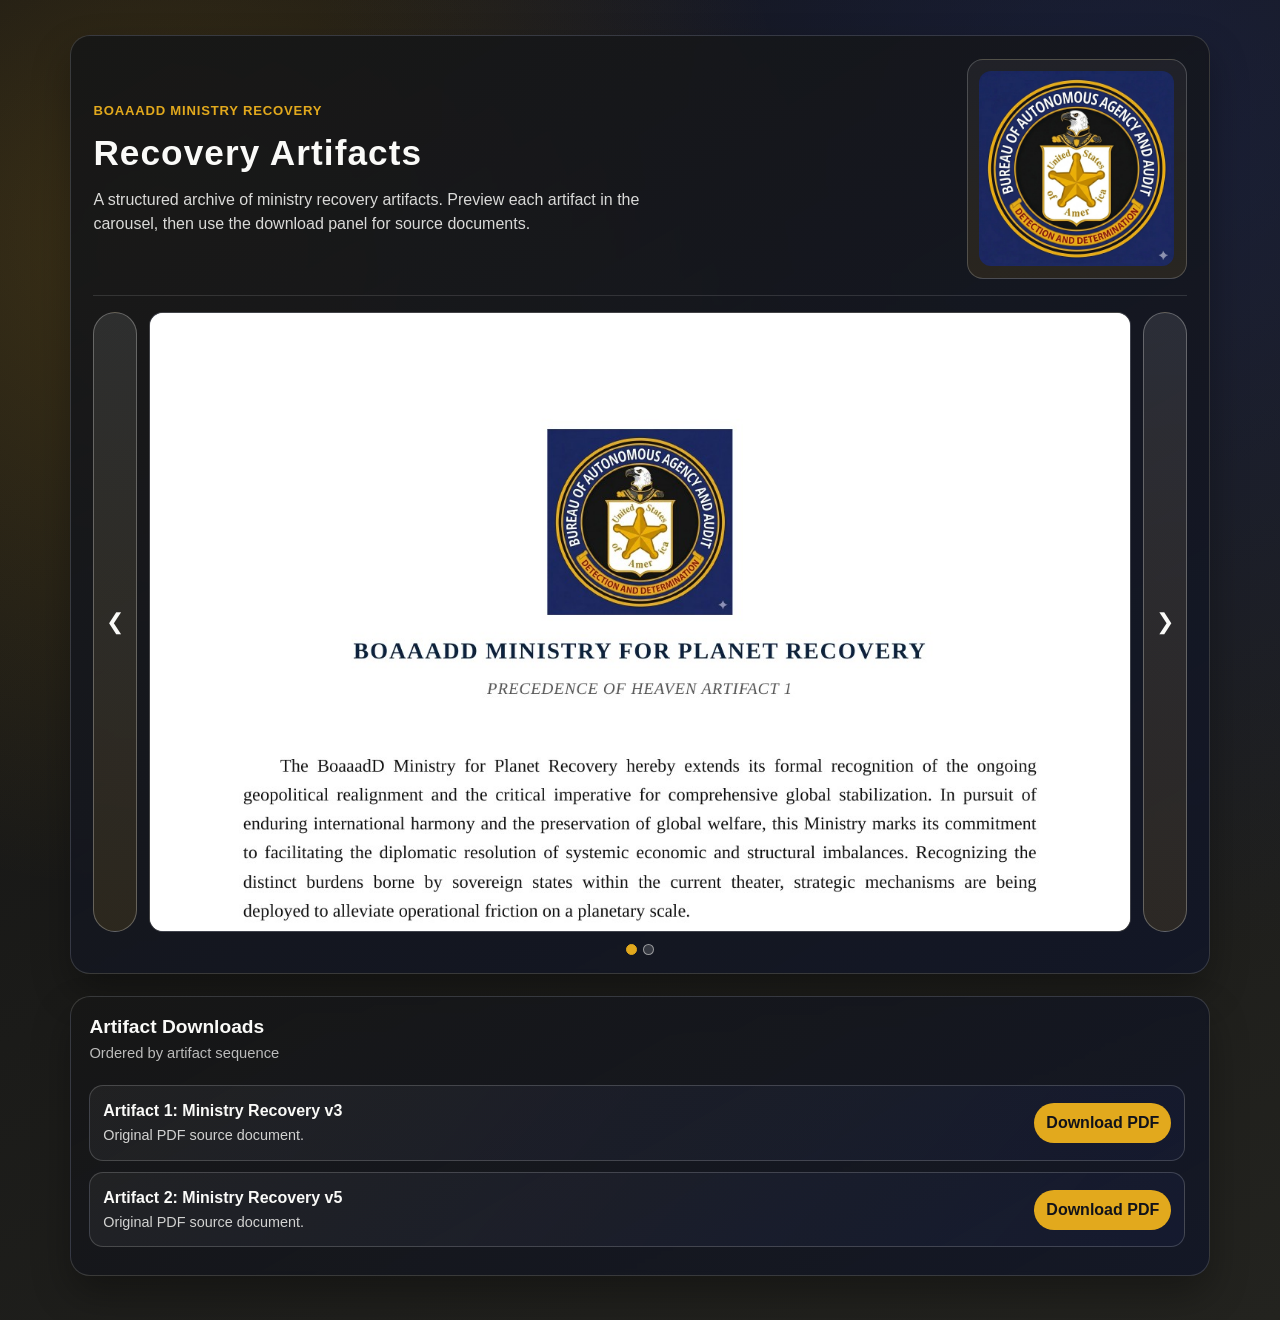
==== artifacts.html @ 189066d8 "Add new PDF artifact for ministry recovery version 5" ====
<!DOCTYPE html>
<html lang="en">
<head>
    <meta charset="UTF-8">
    <meta name="viewport" content="width=device-width, initial-scale=1.0">
    <title>Artifacts | hogjamaus.fyi</title>
    <meta name="description" content="BoaaadD Ministry Recovery artifacts with visual previews and downloadable PDFs.">
    <meta name="robots" content="index,follow,max-snippet:-1,max-image-preview:large,max-video-preview:-1">
    <meta name="author" content="hogjamaus.fyi">
    <link rel="canonical" href="https://hogjamaus.fyi/artifacts">

    <meta property="og:site_name" content="hogjamaus.fyi">
    <meta property="og:type" content="website">
    <meta property="og:locale" content="en_US">
    <meta property="og:title" content="Artifacts | hogjamaus.fyi">
    <meta property="og:description" content="BoaaadD Ministry Recovery artifacts with visual previews and downloadable PDFs.">
    <meta property="og:url" content="https://hogjamaus.fyi/artifacts">
    <meta property="og:image" content="https://hogjamaus.fyi/BoaaadD.png">
    <meta property="og:image:secure_url" content="https://hogjamaus.fyi/BoaaadD.png">
    <meta property="og:image:type" content="image/png">
    <meta property="og:image:alt" content="BoaaadD logo">

    <meta name="twitter:card" content="summary_large_image">
    <meta name="twitter:title" content="Artifacts | hogjamaus.fyi">
    <meta name="twitter:description" content="BoaaadD Ministry Recovery artifacts with visual previews and downloadable PDFs.">
    <meta name="twitter:image" content="https://hogjamaus.fyi/BoaaadD.png">
    <meta name="twitter:image:alt" content="BoaaadD logo">

    <link rel="icon" href="/favicon.ico" sizes="any">
    <link rel="icon" type="image/svg+xml" href="/favicon.svg">
    <link rel="icon" type="image/png" sizes="32x32" href="/favicon-32x32.png">
    <link rel="icon" type="image/png" sizes="16x16" href="/favicon-16x16.png">
    <link rel="apple-touch-icon" sizes="180x180" href="/apple-touch-icon.png">
    <link rel="manifest" href="/site.webmanifest">
    <meta name="theme-color" content="#171716">

    <link rel="stylesheet" href="artifacts.css">
</head>
<body>
    <main class="artifacts-page" role="main">
        <section class="hero-card" aria-labelledby="artifacts-title">
            <header class="hero-header">
                <div class="hero-copy">
                    <p class="eyebrow">BoaaadD Ministry Recovery</p>
                    <h1 id="artifacts-title">Recovery Artifacts</h1>
                    <p class="intro">A structured archive of ministry recovery artifacts. Preview each artifact in the carousel, then use the download panel for source documents.</p>
                </div>
                <figure class="logo-wrap">
                    <img src="BoaaadD.png" alt="BoaaadD logo" class="logo-image">
                </figure>
            </header>

            <section class="carousel-panel" aria-label="Artifact previews">
                <div class="carousel" id="artifactCarousel">
                    <button class="nav-btn prev" id="prevSlide" type="button" aria-label="Previous artifact">&#10094;</button>

                    <div class="slides-wrap" aria-live="polite">
                        <article class="slide is-active" data-index="0">
                            <img src="artifacts-previews/artifact-1.jpg" alt="Artifact 1 PDF preview" class="slide-image" loading="lazy">
                            <div class="slide-meta">
                                <h2>Artifact 1</h2>
                                <p>Ministry Recovery v3</p>
                            </div>
                        </article>
                        <article class="slide" data-index="1">
                            <img src="artifacts-previews/artifact-2.jpg" alt="Artifact 2 PDF preview" class="slide-image" loading="lazy">
                            <div class="slide-meta">
                                <h2>Artifact 2</h2>
                                <p>Ministry Recovery v5</p>
                            </div>
                        </article>
                    </div>

                    <button class="nav-btn next" id="nextSlide" type="button" aria-label="Next artifact">&#10095;</button>
                </div>

                <div class="dots" id="carouselDots" role="tablist" aria-label="Select artifact slide">
                    <button class="dot is-active" type="button" aria-label="Show artifact 1" role="tab" aria-selected="true" data-index="0"></button>
                    <button class="dot" type="button" aria-label="Show artifact 2" role="tab" aria-selected="false" data-index="1"></button>
                </div>
            </section>
        </section>

        <section class="downloads-card" aria-labelledby="downloads-title">
            <div class="downloads-head">
                <h2 id="downloads-title">Artifact Downloads</h2>
                <p>Ordered by artifact sequence</p>
            </div>
            <ol class="download-list" aria-label="Download artifacts">
                <li class="download-item">
                    <div class="item-copy">
                        <h3>Artifact 1: Ministry Recovery v3</h3>
                        <p>Original PDF source document.</p>
                    </div>
                    <a class="download-link" href="boaaadd_ministry_recovery_v3_artifact_1.pdf" download>Download PDF</a>
                </li>
                <li class="download-item">
                    <div class="item-copy">
                        <h3>Artifact 2: Ministry Recovery v5</h3>
                        <p>Original PDF source document.</p>
                    </div>
                    <a class="download-link" href="boaaadd_ministry_recovery_v5_artifact_2.pdf" download>Download PDF</a>
                </li>
            </ol>
        </section>
    </main>

    <script src="artifacts.js"></script>
</body>
</html>
---- artifacts.css ----
* {
    box-sizing: border-box;
    margin: 0;
    padding: 0;
}

:root {
    --coal: #171716;
    --midnight: #1c285f;
    --bronze: #956529;
    --gold: #e2a91d;
    --linen: #fafaf8;
    --paper: #f2eee4;
    --ink: #12131a;
}

body {
    min-height: 100vh;
    font-family: "Segoe UI", "Trebuchet MS", "Avenir Next", sans-serif;
    color: var(--linen);
    background:
        radial-gradient(circle at 12% 18%, rgba(226, 169, 29, 0.2), transparent 42%),
        radial-gradient(circle at 88% 10%, rgba(28, 40, 95, 0.45), transparent 50%),
        linear-gradient(155deg, #0f1014, #171716 32%, #23231f 100%);
    line-height: 1.5;
}

.artifacts-page {
    width: min(1140px, 100% - 2.4rem);
    margin: 2.2rem auto 2.8rem;
    display: grid;
    gap: 1.4rem;
}

.hero-card,
.downloads-card {
    border: 1px solid rgba(250, 250, 248, 0.15);
    border-radius: 20px;
    background: linear-gradient(150deg, rgba(23, 23, 22, 0.95), rgba(17, 22, 40, 0.84));
    backdrop-filter: blur(2px);
    box-shadow: 0 18px 38px rgba(0, 0, 0, 0.3);
}

.hero-card {
    padding: 1.4rem 1.4rem 1.1rem;
}

.hero-header {
    display: grid;
    grid-template-columns: 1fr 220px;
    gap: 1.2rem;
    align-items: center;
    margin-bottom: 1rem;
}

.eyebrow {
    color: var(--gold);
    font-weight: 700;
    letter-spacing: 0.06em;
    text-transform: uppercase;
    font-size: 0.82rem;
    margin-bottom: 0.4rem;
}

h1 {
    font-size: clamp(1.5rem, 3vw, 2.2rem);
    letter-spacing: 0.03em;
    margin-bottom: 0.5rem;
}

.intro {
    color: rgba(250, 250, 248, 0.86);
    max-width: 65ch;
}

.logo-wrap {
    border: 1px solid rgba(250, 250, 248, 0.2);
    border-radius: 16px;
    background: linear-gradient(180deg, rgba(250, 250, 248, 0.05), rgba(226, 169, 29, 0.1));
    padding: 0.7rem;
}

.logo-image {
    width: 100%;
    height: auto;
    display: block;
    border-radius: 12px;
}

.carousel-panel {
    border-top: 1px solid rgba(250, 250, 248, 0.12);
    padding-top: 1rem;
}

.carousel {
    display: grid;
    grid-template-columns: 44px 1fr 44px;
    gap: 0.75rem;
    align-items: stretch;
}

.slides-wrap {
    position: relative;
    min-height: clamp(300px, 50vw, 620px);
    border: 1px solid rgba(250, 250, 248, 0.2);
    border-radius: 14px;
    overflow: hidden;
    background: linear-gradient(150deg, rgba(17, 22, 40, 0.6), rgba(23, 23, 22, 0.9));
}

.slide {
    position: absolute;
    inset: 0;
    opacity: 0;
    transform: translateX(8%);
    transition: opacity 260ms ease, transform 260ms ease;
    display: grid;
    grid-template-rows: 1fr auto;
    pointer-events: none;
}

.slide.is-active {
    opacity: 1;
    transform: translateX(0);
    pointer-events: auto;
}

.slide-image {
    width: 100%;
    height: 100%;
    object-fit: contain;
    background: #ffffff;
}

.slide-meta {
    background: linear-gradient(90deg, rgba(28, 40, 95, 0.95), rgba(149, 101, 41, 0.95));
    padding: 0.7rem 0.9rem;
}

.slide-meta h2 {
    font-size: 1.05rem;
}

.slide-meta p {
    font-size: 0.9rem;
    color: rgba(250, 250, 248, 0.86);
}

.nav-btn {
    border: 1px solid rgba(250, 250, 248, 0.28);
    border-radius: 999px;
    background: linear-gradient(180deg, rgba(250, 250, 248, 0.1), rgba(226, 169, 29, 0.12));
    color: var(--linen);
    font-size: 1.35rem;
    cursor: pointer;
    transition: transform 120ms ease, border-color 120ms ease;
}

.nav-btn:hover,
.nav-btn:focus-visible {
    transform: scale(1.05);
    border-color: var(--gold);
    outline: none;
}

.dots {
    margin-top: 0.8rem;
    display: flex;
    justify-content: center;
    gap: 0.42rem;
}

.dot {
    width: 11px;
    height: 11px;
    border-radius: 999px;
    border: 1px solid rgba(250, 250, 248, 0.5);
    background: rgba(250, 250, 248, 0.15);
    cursor: pointer;
}

.dot.is-active {
    background: var(--gold);
    border-color: var(--gold);
}

.downloads-card {
    padding: 1rem 1.15rem;
}

.downloads-head {
    margin-bottom: 0.6rem;
}

.downloads-head h2 {
    font-size: 1.2rem;
}

.downloads-head p {
    color: rgba(250, 250, 248, 0.73);
    font-size: 0.92rem;
}

.download-list {
    list-style: decimal;
    list-style-position: inside;
    max-height: 285px;
    overflow-y: auto;
    padding-right: 0.35rem;
}

.download-item {
    margin: 0.7rem 0;
    border: 1px solid rgba(250, 250, 248, 0.18);
    border-radius: 14px;
    padding: 0.8rem;
    display: grid;
    grid-template-columns: 1fr auto;
    align-items: center;
    gap: 0.8rem;
    background: linear-gradient(130deg, rgba(250, 250, 248, 0.05), rgba(28, 40, 95, 0.18));
}

.item-copy h3 {
    font-size: 1rem;
    margin-bottom: 0.15rem;
}

.item-copy p {
    color: rgba(250, 250, 248, 0.82);
    font-size: 0.9rem;
}

.download-link {
    text-decoration: none;
    color: var(--ink);
    background: var(--gold);
    font-weight: 700;
    padding: 0.5rem 0.75rem;
    border-radius: 999px;
    white-space: nowrap;
}

.download-link:hover,
.download-link:focus-visible {
    background: #f4c248;
    outline: none;
}

@media (max-width: 880px) {
    .hero-header {
        grid-template-columns: 1fr;
    }

    .logo-wrap {
        max-width: 320px;
    }
}

@media (max-width: 640px) {
    .artifacts-page {
        width: min(100% - 1rem, 1140px);
        margin-top: 0.8rem;
    }

    .hero-card {
        padding: 0.8rem;
    }

    .carousel {
        grid-template-columns: 34px 1fr 34px;
        gap: 0.4rem;
    }

    .slides-wrap {
        min-height: 255px;
    }

    .download-item {
        grid-template-columns: 1fr;
    }
}
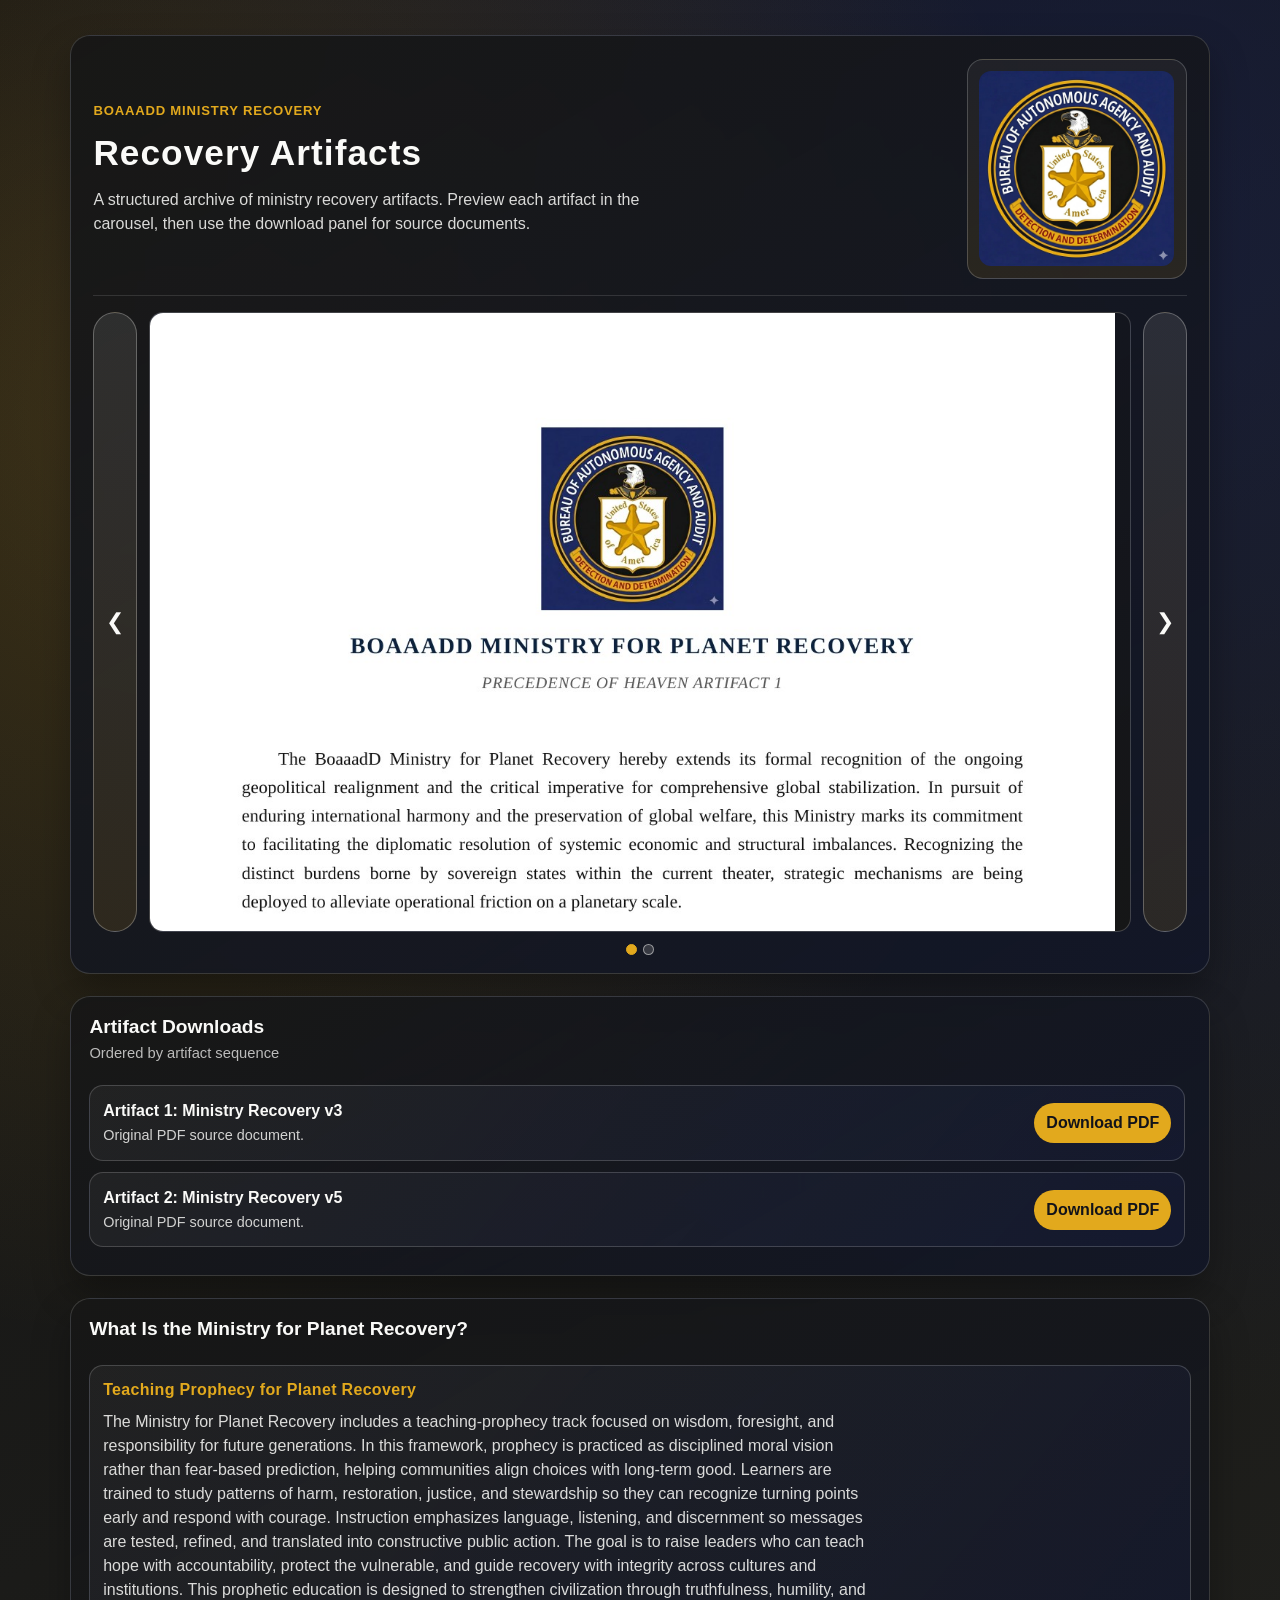
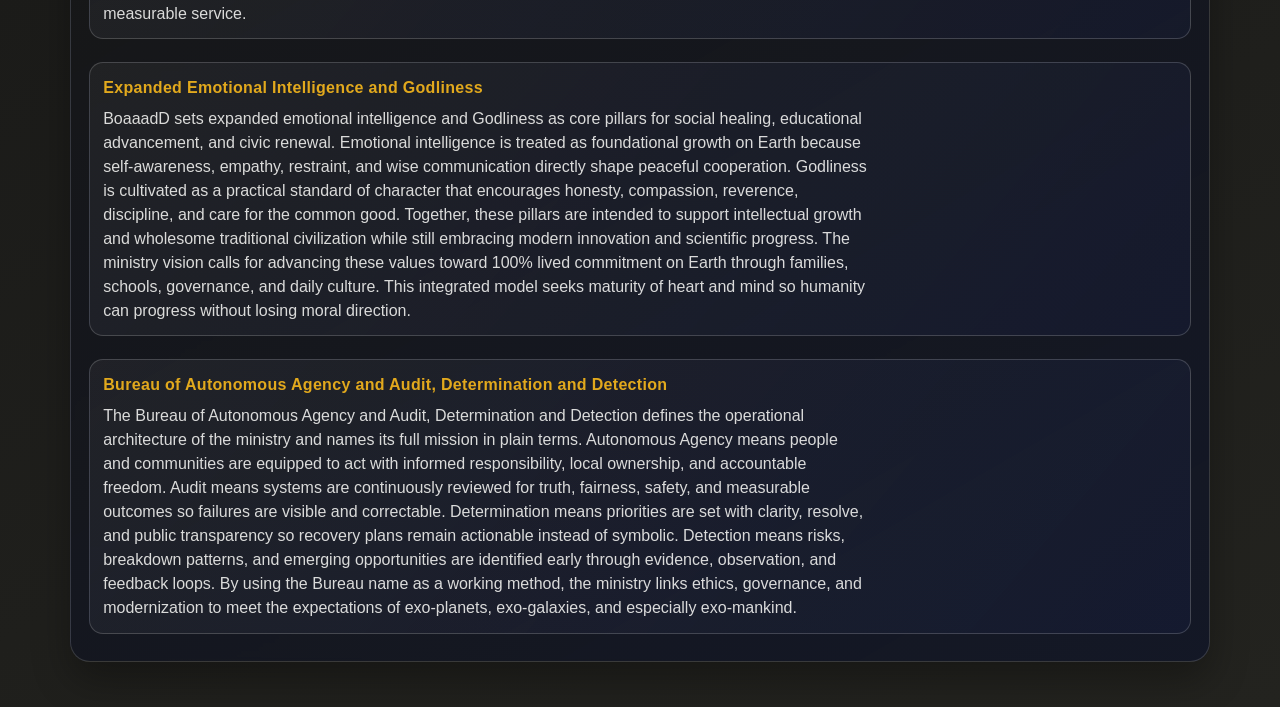
==== commit e282254d: "Enhance artifacts page with mission details and improve layout; add scrollbar styles for better navi" ====
--- a/artifacts.html
+++ b/artifacts.html
@@ -103,6 +103,26 @@
                 </li>
             </ol>
         </section>
+
+        <section class="downloads-card mission-card" aria-labelledby="mission-title">
+            <h2 id="mission-title">What Is the Ministry for Planet Recovery?</h2>
+            <div class="mission-groups">
+                <article class="mission-block">
+                    <h3>Teaching Prophecy for Planet Recovery</h3>
+                    <p>The Ministry for Planet Recovery includes a teaching-prophecy track focused on wisdom, foresight, and responsibility for future generations. In this framework, prophecy is practiced as disciplined moral vision rather than fear-based prediction, helping communities align choices with long-term good. Learners are trained to study patterns of harm, restoration, justice, and stewardship so they can recognize turning points early and respond with courage. Instruction emphasizes language, listening, and discernment so messages are tested, refined, and translated into constructive public action. The goal is to raise leaders who can teach hope with accountability, protect the vulnerable, and guide recovery with integrity across cultures and institutions. This prophetic education is designed to strengthen civilization through truthfulness, humility, and measurable service.</p>
+                </article>
+
+                <article class="mission-block">
+                    <h3>Expanded Emotional Intelligence and Godliness</h3>
+                    <p>BoaaadD sets expanded emotional intelligence and Godliness as core pillars for social healing, educational advancement, and civic renewal. Emotional intelligence is treated as foundational growth on Earth because self-awareness, empathy, restraint, and wise communication directly shape peaceful cooperation. Godliness is cultivated as a practical standard of character that encourages honesty, compassion, reverence, discipline, and care for the common good. Together, these pillars are intended to support intellectual growth and wholesome traditional civilization while still embracing modern innovation and scientific progress. The ministry vision calls for advancing these values toward 100% lived commitment on Earth through families, schools, governance, and daily culture. This integrated model seeks maturity of heart and mind so humanity can progress without losing moral direction.</p>
+                </article>
+
+                <article class="mission-block">
+                    <h3>Bureau of Autonomous Agency and Audit, Determination and Detection</h3>
+                    <p>The Bureau of Autonomous Agency and Audit, Determination and Detection defines the operational architecture of the ministry and names its full mission in plain terms. Autonomous Agency means people and communities are equipped to act with informed responsibility, local ownership, and accountable freedom. Audit means systems are continuously reviewed for truth, fairness, safety, and measurable outcomes so failures are visible and correctable. Determination means priorities are set with clarity, resolve, and public transparency so recovery plans remain actionable instead of symbolic. Detection means risks, breakdown patterns, and emerging opportunities are identified early through evidence, observation, and feedback loops. By using the Bureau name as a working method, the ministry links ethics, governance, and modernization to meet the expectations of exo-planets, exo-galaxies, and especially exo-mankind.</p>
+                </article>
+            </div>
+        </section>
     </main>
 
     <script src="artifacts.js"></script>
--- a/artifacts.css
+++ b/artifacts.css
@@ -33,7 +33,8 @@
 }
 
 .hero-card,
-.downloads-card {
+.downloads-card,
+.mission-card {
     border: 1px solid rgba(250, 250, 248, 0.15);
     border-radius: 20px;
     background: linear-gradient(150deg, rgba(23, 23, 22, 0.95), rgba(17, 22, 40, 0.84));
@@ -115,8 +116,34 @@
     transform: translateX(8%);
     transition: opacity 260ms ease, transform 260ms ease;
     display: grid;
-    grid-template-rows: 1fr auto;
+    grid-template-rows: auto auto;
+    align-content: start;
+    overflow-y: scroll;
+    overscroll-behavior: contain;
+    -webkit-overflow-scrolling: touch;
+    scrollbar-gutter: stable;
+    scrollbar-width: auto;
+    scrollbar-color: rgba(226, 169, 29, 0.95) rgba(28, 40, 95, 0.4);
     pointer-events: none;
+}
+
+.slide::-webkit-scrollbar {
+    width: 12px;
+}
+
+.slide::-webkit-scrollbar-track {
+    background: linear-gradient(180deg, rgba(28, 40, 95, 0.45), rgba(23, 23, 22, 0.55));
+    border-left: 1px solid rgba(250, 250, 248, 0.18);
+}
+
+.slide::-webkit-scrollbar-thumb {
+    background: linear-gradient(180deg, rgba(244, 194, 72, 0.98), rgba(226, 169, 29, 0.95));
+    border-radius: 999px;
+    border: 2px solid rgba(17, 22, 40, 0.5);
+}
+
+.slide::-webkit-scrollbar-thumb:hover {
+    background: linear-gradient(180deg, rgba(250, 213, 114, 1), rgba(233, 178, 49, 1));
 }
 
 .slide.is-active {
@@ -127,8 +154,8 @@
 
 .slide-image {
     width: 100%;
-    height: 100%;
-    object-fit: contain;
+    height: auto;
+    object-fit: initial;
     background: #ffffff;
 }
 
@@ -188,6 +215,40 @@
     padding: 1rem 1.15rem;
 }
 
+.mission-card {
+    padding: 1rem 1.15rem;
+}
+
+.mission-card h2 {
+    font-size: 1.2rem;
+    margin-bottom: 0.6rem;
+}
+
+.mission-groups {
+    display: grid;
+    gap: 0;
+}
+
+.mission-block {
+    margin: 0.7rem 0;
+    border: 1px solid rgba(250, 250, 248, 0.18);
+    border-radius: 14px;
+    padding: 0.8rem;
+    background: linear-gradient(130deg, rgba(250, 250, 248, 0.05), rgba(28, 40, 95, 0.18));
+}
+
+.mission-block h3 {
+    font-size: 1rem;
+    color: var(--gold);
+    margin-bottom: 0.45rem;
+    letter-spacing: 0.02em;
+}
+
+.mission-card p {
+    color: rgba(250, 250, 248, 0.86);
+    max-width: 86ch;
+}
+
 .downloads-head {
     margin-bottom: 0.6rem;
 }
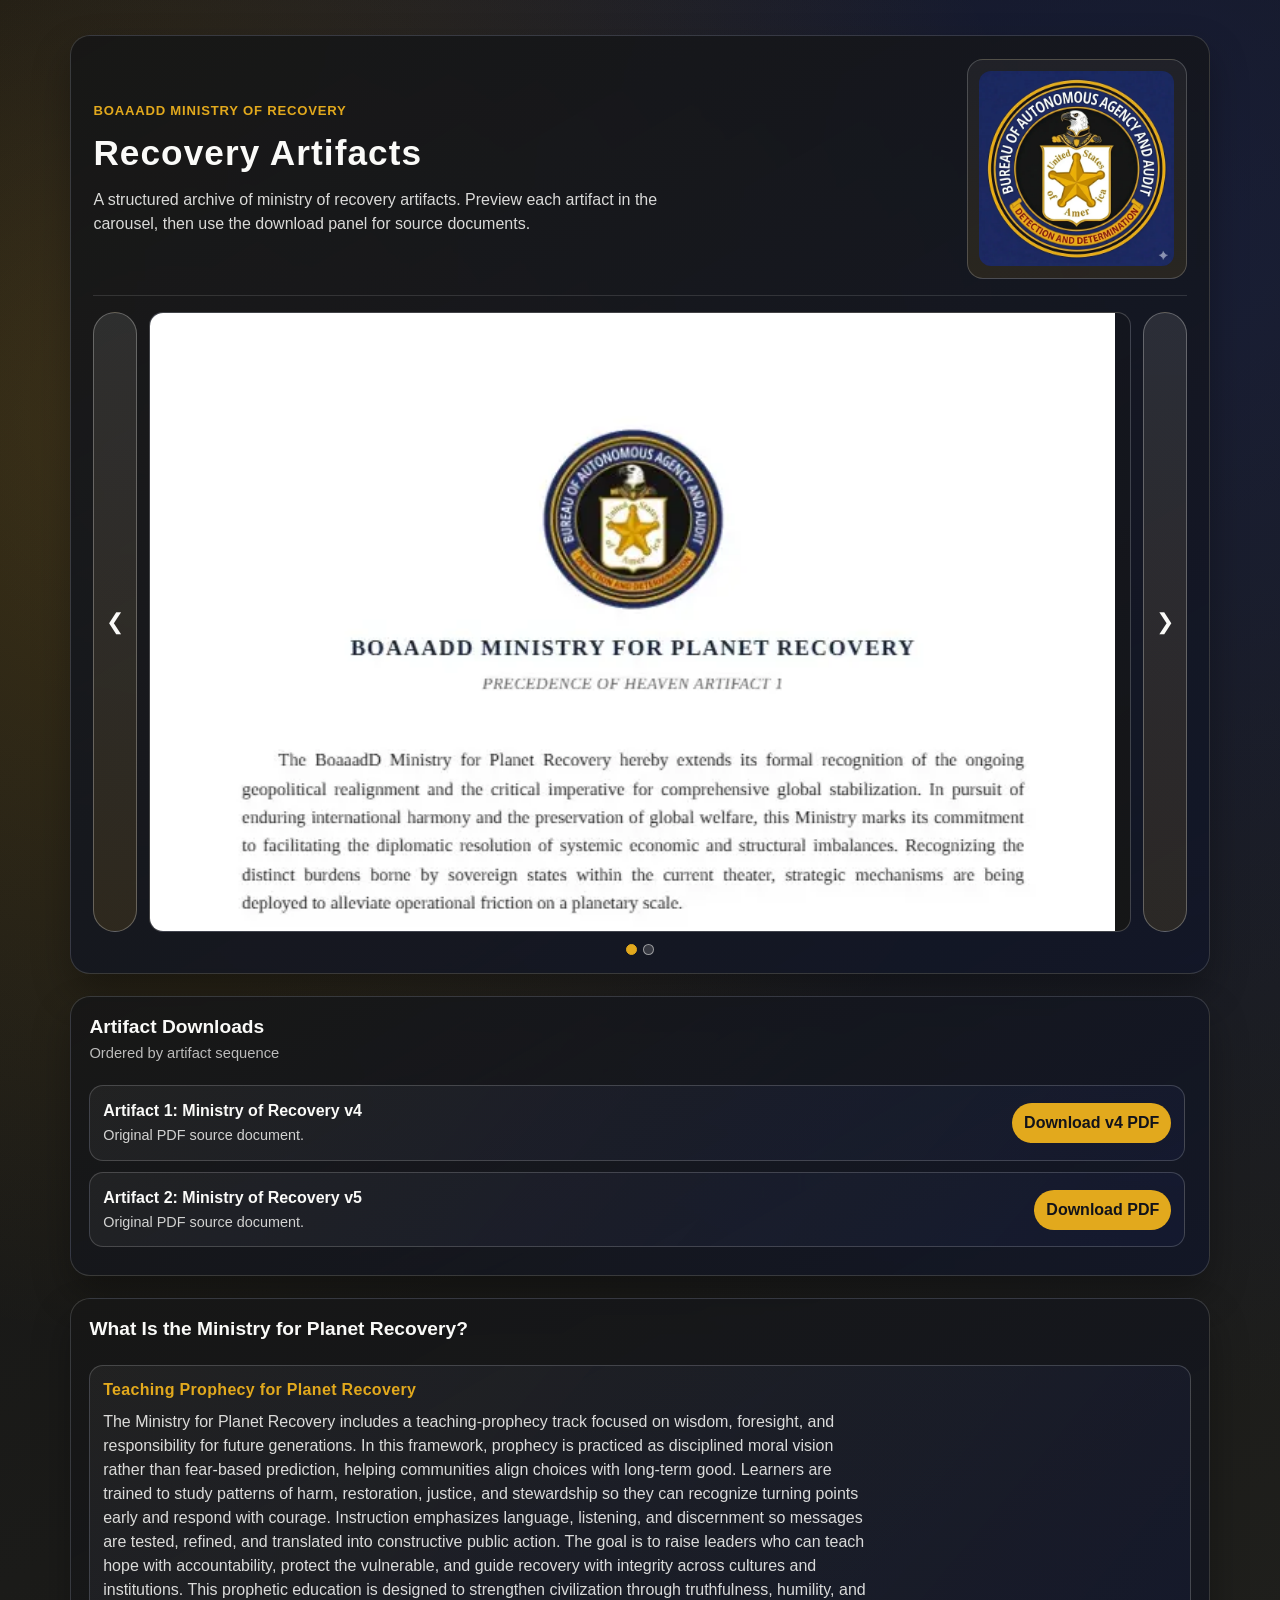
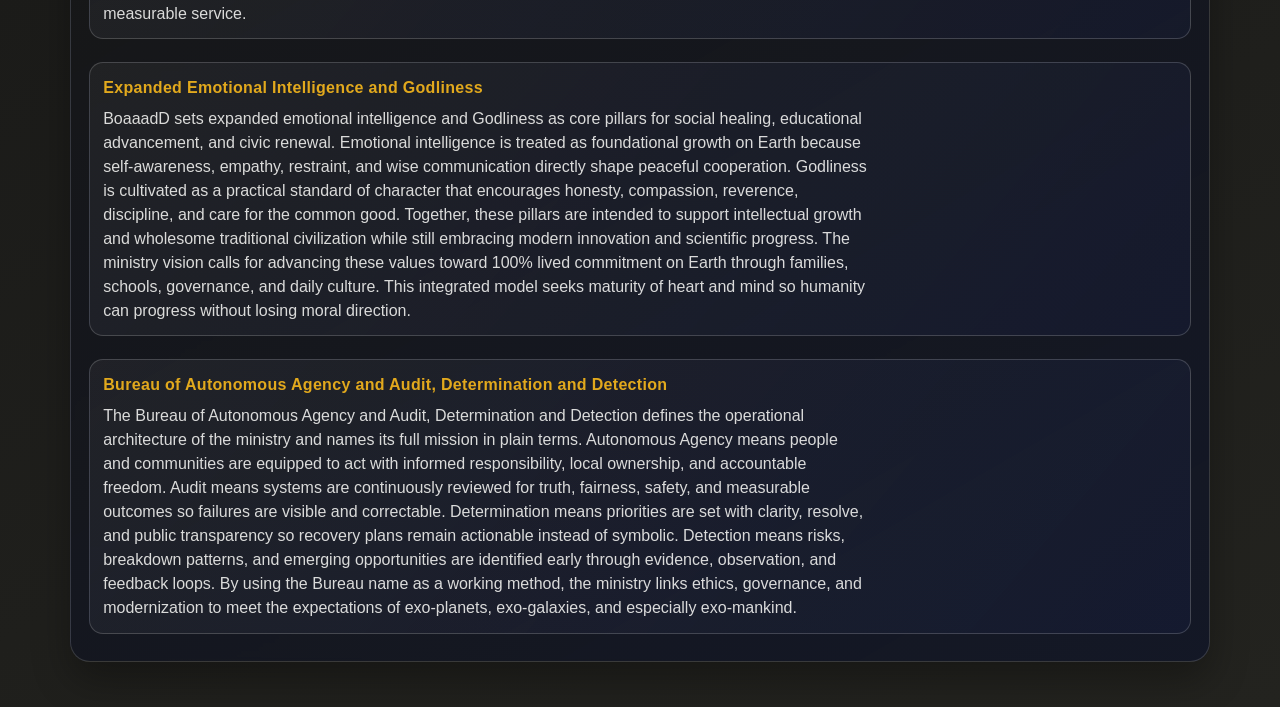
==== commit a1679fff: "Add new image file for ministry recovery project" ====
--- a/artifacts.html
+++ b/artifacts.html
@@ -4,8 +4,11 @@
     <meta charset="UTF-8">
     <meta name="viewport" content="width=device-width, initial-scale=1.0">
     <title>Artifacts | hogjamaus.fyi</title>
-    <meta name="description" content="BoaaadD Ministry Recovery artifacts with visual previews and downloadable PDFs.">
+    <meta name="description" content="BoaaadD Ministry of Recovery artifacts with visual previews and downloadable PDFs.">
+    <meta name="keywords" content="BoaaadD, Ministry for Planet Recovery, Bureau of Autonomous Agency and Audit Detection and Determination, recovery artifacts, downloadable PDFs">
     <meta name="robots" content="index,follow,max-snippet:-1,max-image-preview:large,max-video-preview:-1">
+    <meta name="googlebot" content="index,follow,max-snippet:-1,max-image-preview:large,max-video-preview:-1">
+    <meta name="referrer" content="strict-origin-when-cross-origin">
     <meta name="author" content="hogjamaus.fyi">
     <link rel="canonical" href="https://hogjamaus.fyi/artifacts">
 
@@ -13,18 +16,60 @@
     <meta property="og:type" content="website">
     <meta property="og:locale" content="en_US">
     <meta property="og:title" content="Artifacts | hogjamaus.fyi">
-    <meta property="og:description" content="BoaaadD Ministry Recovery artifacts with visual previews and downloadable PDFs.">
+    <meta property="og:description" content="BoaaadD Ministry of Recovery artifacts with visual previews and downloadable PDFs.">
     <meta property="og:url" content="https://hogjamaus.fyi/artifacts">
-    <meta property="og:image" content="https://hogjamaus.fyi/BoaaadD.png">
-    <meta property="og:image:secure_url" content="https://hogjamaus.fyi/BoaaadD.png">
-    <meta property="og:image:type" content="image/png">
-    <meta property="og:image:alt" content="BoaaadD logo">
+    <meta property="og:image" content="https://hogjamaus.fyi/artifacts-og-image.webp">
+    <meta property="og:image:secure_url" content="https://hogjamaus.fyi/artifacts-og-image.webp">
+    <meta property="og:image:type" content="image/webp">
+    <meta property="og:image:width" content="1200">
+    <meta property="og:image:height" content="630">
+    <meta property="og:image:alt" content="Branded BoaaadD social preview for hogjamaus.fyi">
+    <meta property="og:logo" content="https://hogjamaus.fyi/artifacts-og-logo.webp">
 
     <meta name="twitter:card" content="summary_large_image">
     <meta name="twitter:title" content="Artifacts | hogjamaus.fyi">
-    <meta name="twitter:description" content="BoaaadD Ministry Recovery artifacts with visual previews and downloadable PDFs.">
-    <meta name="twitter:image" content="https://hogjamaus.fyi/BoaaadD.png">
-    <meta name="twitter:image:alt" content="BoaaadD logo">
+    <meta name="twitter:description" content="BoaaadD Ministry of Recovery artifacts with visual previews and downloadable PDFs.">
+    <meta name="twitter:image" content="https://hogjamaus.fyi/artifacts-og-image.webp">
+    <meta name="twitter:image:alt" content="Branded BoaaadD social preview for hogjamaus.fyi">
+    <meta name="twitter:url" content="https://hogjamaus.fyi/artifacts">
+
+    <script type="application/ld+json">
+    {
+        "@context": "https://schema.org",
+        "@type": "CollectionPage",
+        "name": "Artifacts | hogjamaus.fyi",
+        "description": "BoaaadD Ministry of Recovery artifacts with visual previews and downloadable PDFs.",
+        "url": "https://hogjamaus.fyi/artifacts",
+        "inLanguage": "en",
+        "isPartOf": {
+            "@type": "WebSite",
+            "name": "hogjamaus.fyi",
+            "url": "https://hogjamaus.fyi"
+        },
+        "publisher": {
+            "@type": "Organization",
+            "name": "hogjamaus.fyi",
+            "logo": {
+                "@type": "ImageObject",
+                "url": "https://hogjamaus.fyi/artifacts-og-logo.webp"
+            }
+        },
+        "hasPart": [
+            {
+                "@type": "CreativeWork",
+                "name": "Artifact 1: Ministry of Recovery v4",
+                "encodingFormat": "application/pdf",
+                "url": "https://hogjamaus.fyi/boaaadd_ministry_recovery_v4_artifact_1.pdf"
+            },
+            {
+                "@type": "CreativeWork",
+                "name": "Artifact 2: Ministry of Recovery v5",
+                "encodingFormat": "application/pdf",
+                "url": "https://hogjamaus.fyi/boaaadd_ministry_recovery_v5_artifact_2.pdf"
+            }
+        ]
+    }
+    </script>
 
     <link rel="icon" href="/favicon.ico" sizes="any">
     <link rel="icon" type="image/svg+xml" href="/favicon.svg">
@@ -41,12 +86,12 @@
         <section class="hero-card" aria-labelledby="artifacts-title">
             <header class="hero-header">
                 <div class="hero-copy">
-                    <p class="eyebrow">BoaaadD Ministry Recovery</p>
+                    <p class="eyebrow">BoaaadD Ministry of Recovery</p>
                     <h1 id="artifacts-title">Recovery Artifacts</h1>
-                    <p class="intro">A structured archive of ministry recovery artifacts. Preview each artifact in the carousel, then use the download panel for source documents.</p>
+                    <p class="intro">A structured archive of ministry of recovery artifacts. Preview each artifact in the carousel, then use the download panel for source documents.</p>
                 </div>
                 <figure class="logo-wrap">
-                    <img src="BoaaadD.png" alt="BoaaadD logo" class="logo-image">
+                    <img src="BoaaadD.webp" alt="BoaaadD logo" class="logo-image" width="1024" height="1024" decoding="async" fetchpriority="high">
                 </figure>
             </header>
 
@@ -56,17 +101,20 @@
 
                     <div class="slides-wrap" aria-live="polite">
                         <article class="slide is-active" data-index="0">
-                            <img src="artifacts-previews/artifact-1.jpg" alt="Artifact 1 PDF preview" class="slide-image" loading="lazy">
+                            <img src="boaaadd_ministry_recovery_v4_p1.webp" alt="Artifact 1 Ministry of Recovery version 4 preview" class="slide-image" width="654" height="926" decoding="async" loading="eager" fetchpriority="high">
                             <div class="slide-meta">
                                 <h2>Artifact 1</h2>
-                                <p>Ministry Recovery v3</p>
+                                <p>Ministry of Recovery v4</p>
                             </div>
                         </article>
                         <article class="slide" data-index="1">
-                            <img src="artifacts-previews/artifact-2.jpg" alt="Artifact 2 PDF preview" class="slide-image" loading="lazy">
+                            <div class="slide-stack" aria-label="Artifact 2 stacked preview pages">
+                                <img src="boaaadd_ministry_recovery_v5_p1.webp" alt="Artifact 2 Ministry of Recovery version 5 preview page 1" class="slide-image" width="654" height="926" decoding="async" loading="lazy">
+                                <img src="boaaadd_ministry_recovery_v5_p2.webp" alt="Artifact 2 Ministry of Recovery version 5 preview page 2" class="slide-image" width="654" height="926" decoding="async" loading="lazy">
+                            </div>
                             <div class="slide-meta">
                                 <h2>Artifact 2</h2>
-                                <p>Ministry Recovery v5</p>
+                                <p>Ministry of Recovery v5</p>
                             </div>
                         </article>
                     </div>
@@ -89,14 +137,16 @@
             <ol class="download-list" aria-label="Download artifacts">
                 <li class="download-item">
                     <div class="item-copy">
-                        <h3>Artifact 1: Ministry Recovery v3</h3>
+                        <h3>Artifact 1: Ministry of Recovery v4</h3>
                         <p>Original PDF source document.</p>
                     </div>
-                    <a class="download-link" href="boaaadd_ministry_recovery_v3_artifact_1.pdf" download>Download PDF</a>
+                    <div class="download-actions">
+                        <a class="download-link" href="boaaadd_ministry_recovery_v4_artifact_1.pdf" download>Download v4 PDF</a>
+                    </div>
                 </li>
                 <li class="download-item">
                     <div class="item-copy">
-                        <h3>Artifact 2: Ministry Recovery v5</h3>
+                        <h3>Artifact 2: Ministry of Recovery v5</h3>
                         <p>Original PDF source document.</p>
                     </div>
                     <a class="download-link" href="boaaadd_ministry_recovery_v5_artifact_2.pdf" download>Download PDF</a>
--- a/artifacts.css
+++ b/artifacts.css
@@ -159,6 +159,15 @@
     background: #ffffff;
 }
 
+.slide-stack {
+    display: grid;
+    align-content: start;
+}
+
+.slide-stack .slide-image + .slide-image {
+    border-top: 1px solid rgba(18, 19, 26, 0.16);
+}
+
 .slide-meta {
     background: linear-gradient(90deg, rgba(28, 40, 95, 0.95), rgba(149, 101, 41, 0.95));
     padding: 0.7rem 0.9rem;
@@ -302,6 +311,13 @@
     white-space: nowrap;
 }
 
+.download-actions {
+    display: flex;
+    flex-wrap: wrap;
+    justify-content: flex-end;
+    gap: 0.45rem;
+}
+
 .download-link:hover,
 .download-link:focus-visible {
     background: #f4c248;
@@ -340,4 +356,8 @@
     .download-item {
         grid-template-columns: 1fr;
     }
-}
+
+    .download-actions {
+        justify-content: flex-start;
+    }
+}
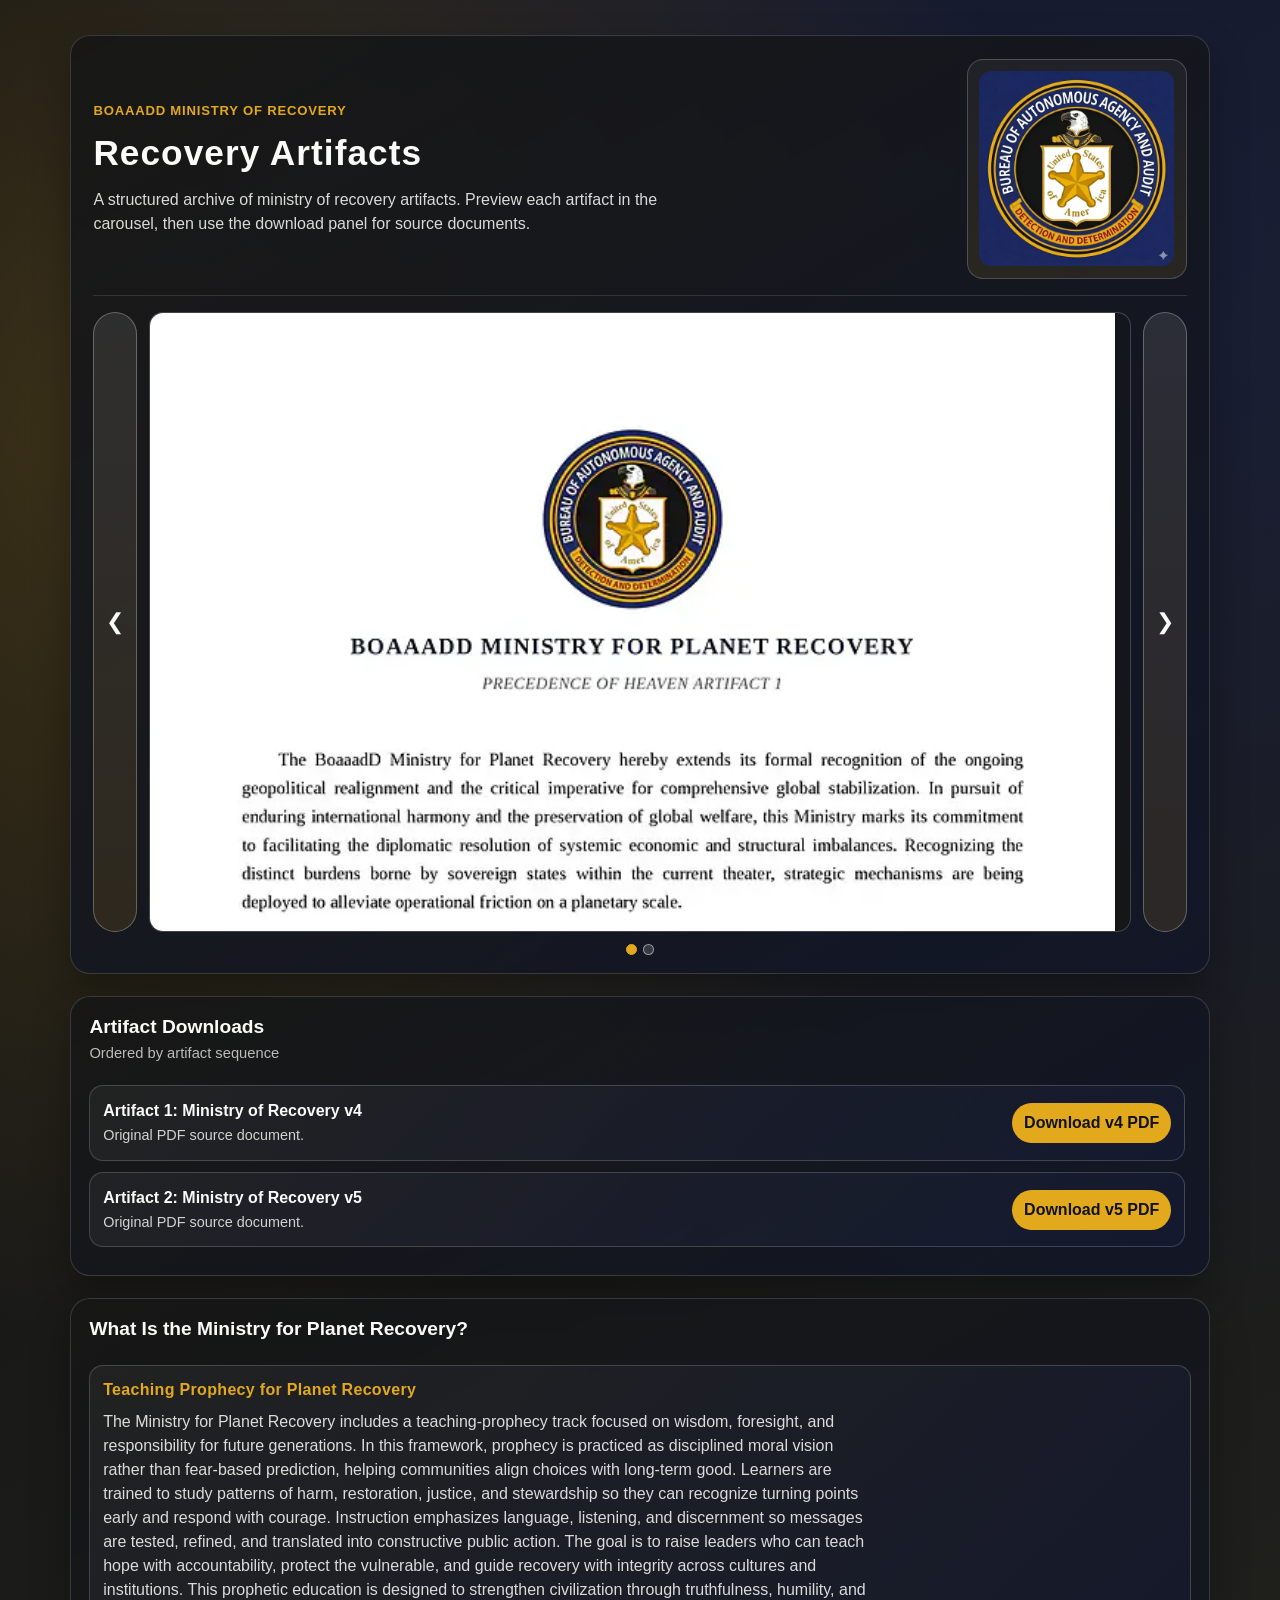
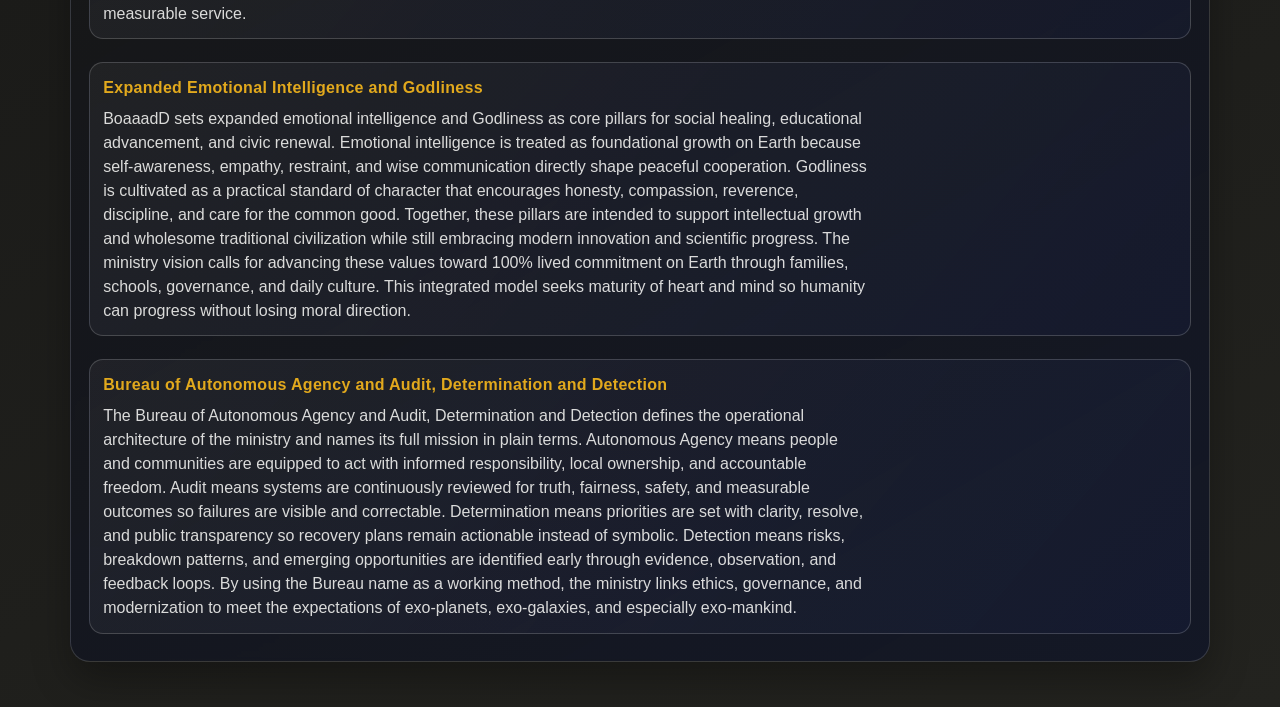
==== commit fe23e901: "Update download link text for artifact 2 and add new image files for ministry recovery version 5" ====
--- a/artifacts.html
+++ b/artifacts.html
@@ -149,7 +149,9 @@
                         <h3>Artifact 2: Ministry of Recovery v5</h3>
                         <p>Original PDF source document.</p>
                     </div>
-                    <a class="download-link" href="boaaadd_ministry_recovery_v5_artifact_2.pdf" download>Download PDF</a>
+                    <div class="download-actions">
+                        <a class="download-link" href="boaaadd_ministry_recovery_v5_artifact_2.pdf" download>Download v5 PDF</a>
+                    </div>
                 </li>
             </ol>
         </section>
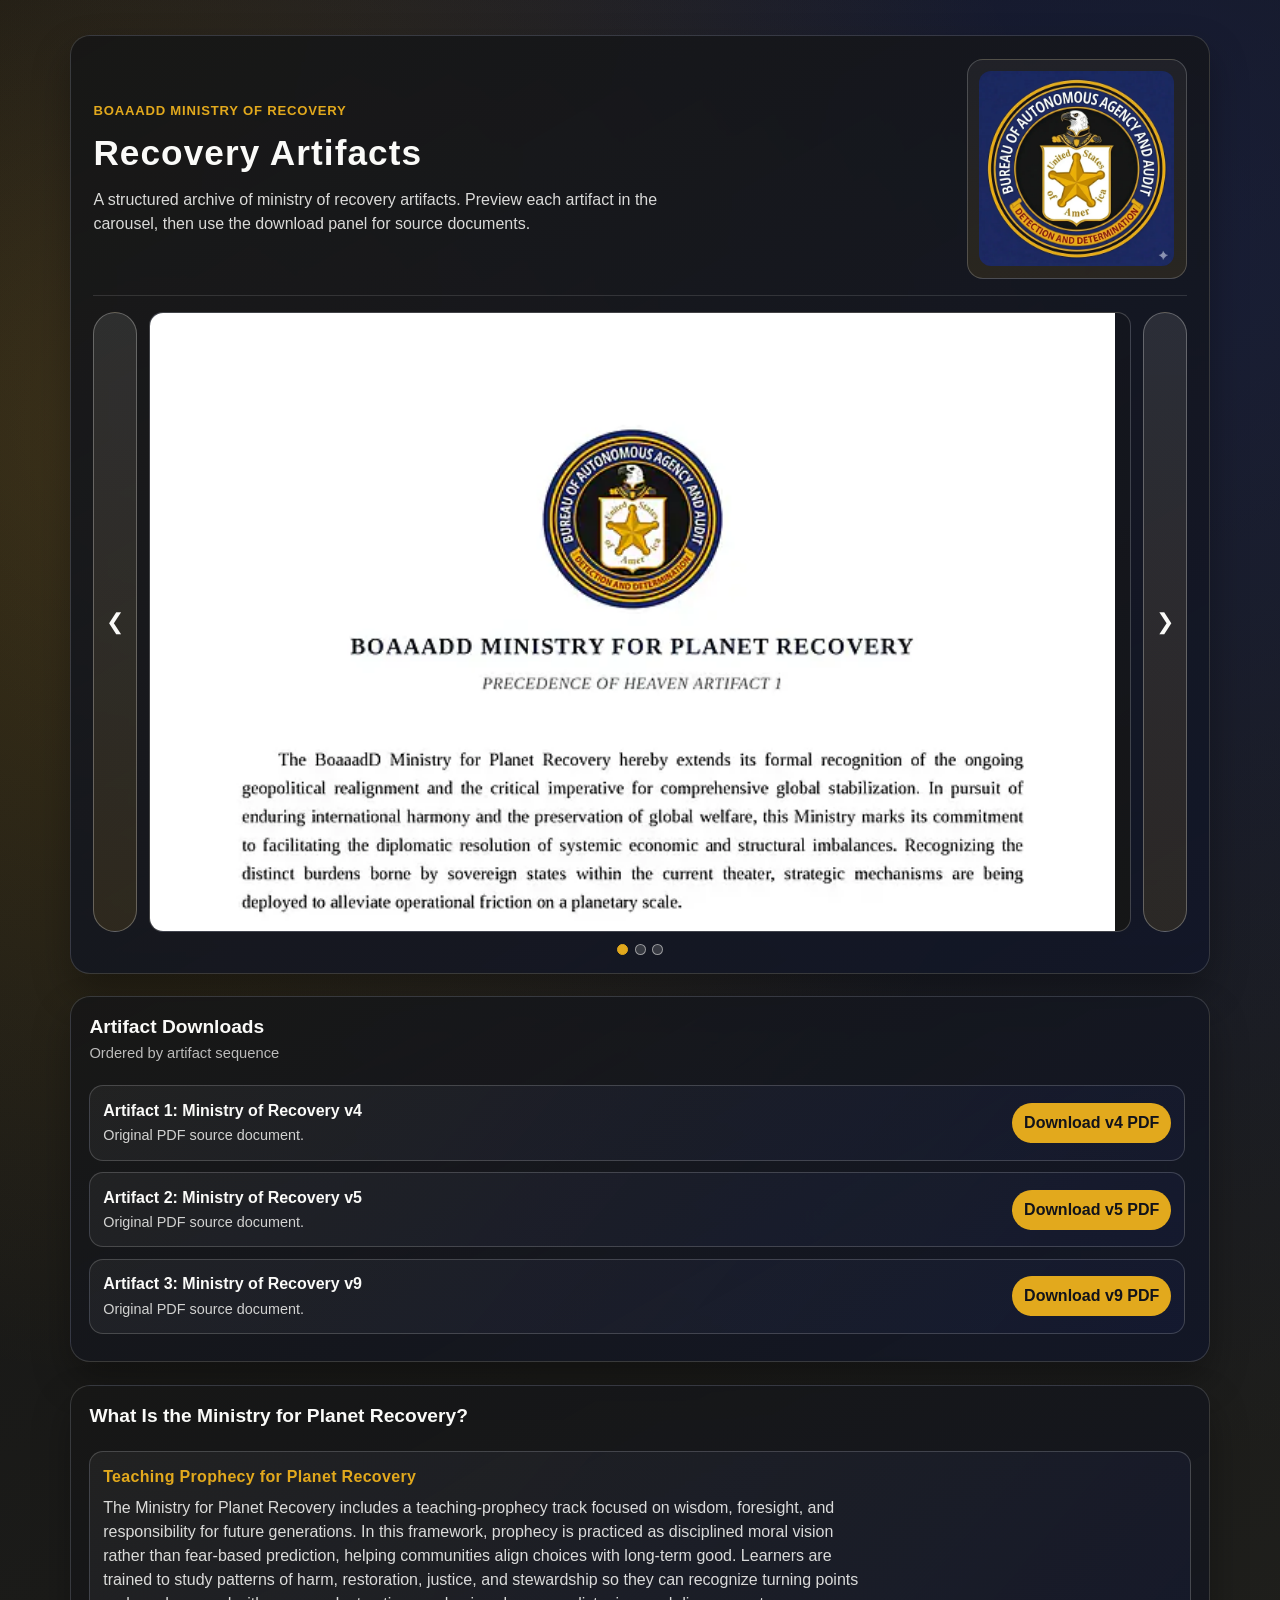
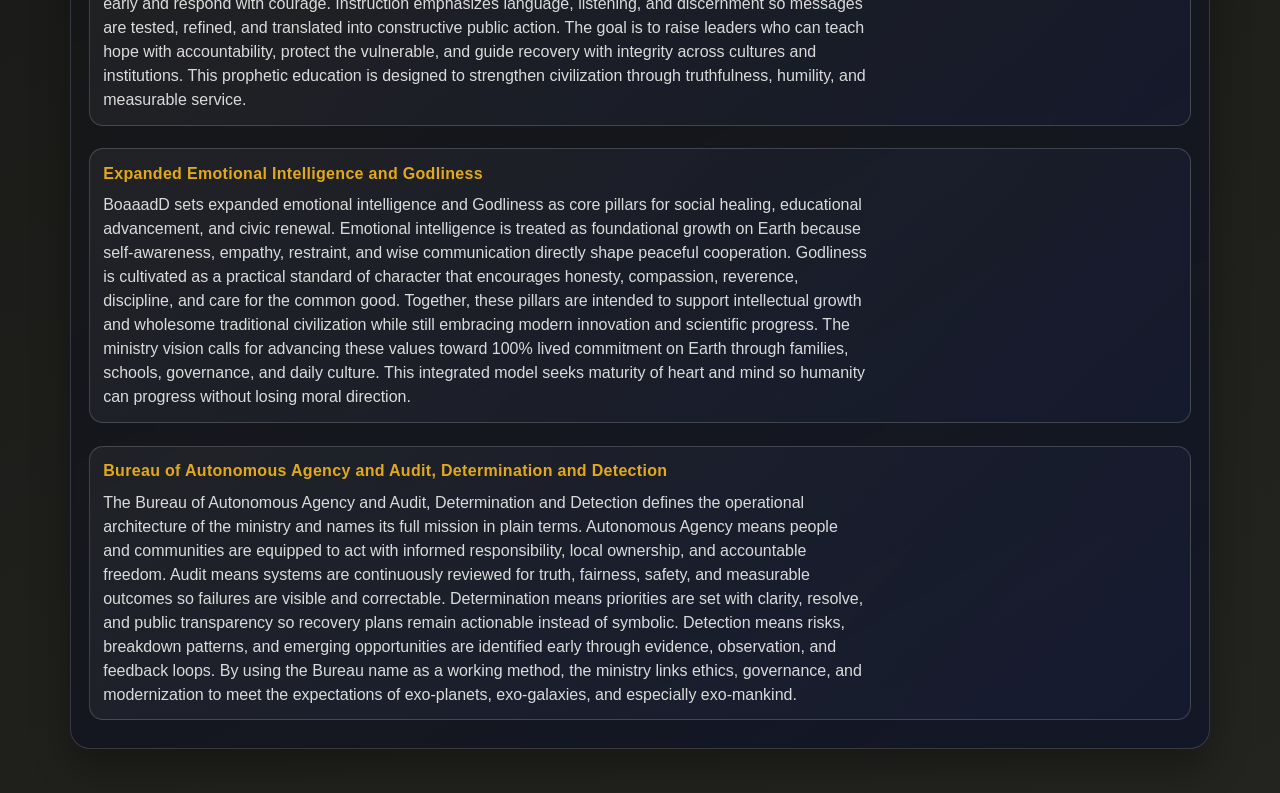
==== commit 5b6fca04: "Refactor code structure for improved readability and maintainability" ====
--- a/artifacts.html
+++ b/artifacts.html
@@ -66,6 +66,12 @@
                 "name": "Artifact 2: Ministry of Recovery v5",
                 "encodingFormat": "application/pdf",
                 "url": "https://hogjamaus.fyi/boaaadd_ministry_recovery_v5_artifact_2.pdf"
+                },
+                {
+                    "@type": "CreativeWork",
+                    "name": "Artifact 3: Ministry of Recovery v9",
+                    "encodingFormat": "application/pdf",
+                    "url": "https://hogjamaus.fyi/boaaadd_ministry_recovery_v9_artifact_3.pdf"
             }
         ]
     }
@@ -117,6 +123,13 @@
                                 <p>Ministry of Recovery v5</p>
                             </div>
                         </article>
+                        <article class="slide" data-index="2">
+                            <img src="boaaadd_ministry_recovery_v9_p1.webp" alt="Artifact 3 Ministry of Recovery version 9 preview" class="slide-image" width="654" height="926" decoding="async" loading="lazy">
+                            <div class="slide-meta">
+                                <h2>Artifact 3</h2>
+                                <p>Ministry of Recovery v9</p>
+                            </div>
+                        </article>
                     </div>
 
                     <button class="nav-btn next" id="nextSlide" type="button" aria-label="Next artifact">&#10095;</button>
@@ -125,6 +138,7 @@
                 <div class="dots" id="carouselDots" role="tablist" aria-label="Select artifact slide">
                     <button class="dot is-active" type="button" aria-label="Show artifact 1" role="tab" aria-selected="true" data-index="0"></button>
                     <button class="dot" type="button" aria-label="Show artifact 2" role="tab" aria-selected="false" data-index="1"></button>
+                    <button class="dot" type="button" aria-label="Show artifact 3" role="tab" aria-selected="false" data-index="2"></button>
                 </div>
             </section>
         </section>
@@ -149,9 +163,14 @@
                         <h3>Artifact 2: Ministry of Recovery v5</h3>
                         <p>Original PDF source document.</p>
                     </div>
-                    <div class="download-actions">
-                        <a class="download-link" href="boaaadd_ministry_recovery_v5_artifact_2.pdf" download>Download v5 PDF</a>
-                    </div>
+                    <a class="download-link" href="boaaadd_ministry_recovery_v5_artifact_2.pdf" download>Download v5 PDF</a>
+                </li>
+                <li class="download-item">
+                    <div class="item-copy">
+                        <h3>Artifact 3: Ministry of Recovery v9</h3>
+                        <p>Original PDF source document.</p>
+                    </div>
+                    <a class="download-link" href="boaaadd_ministry_recovery_v9_artifact_3.pdf" download>Download v9 PDF</a>
                 </li>
             </ol>
         </section>
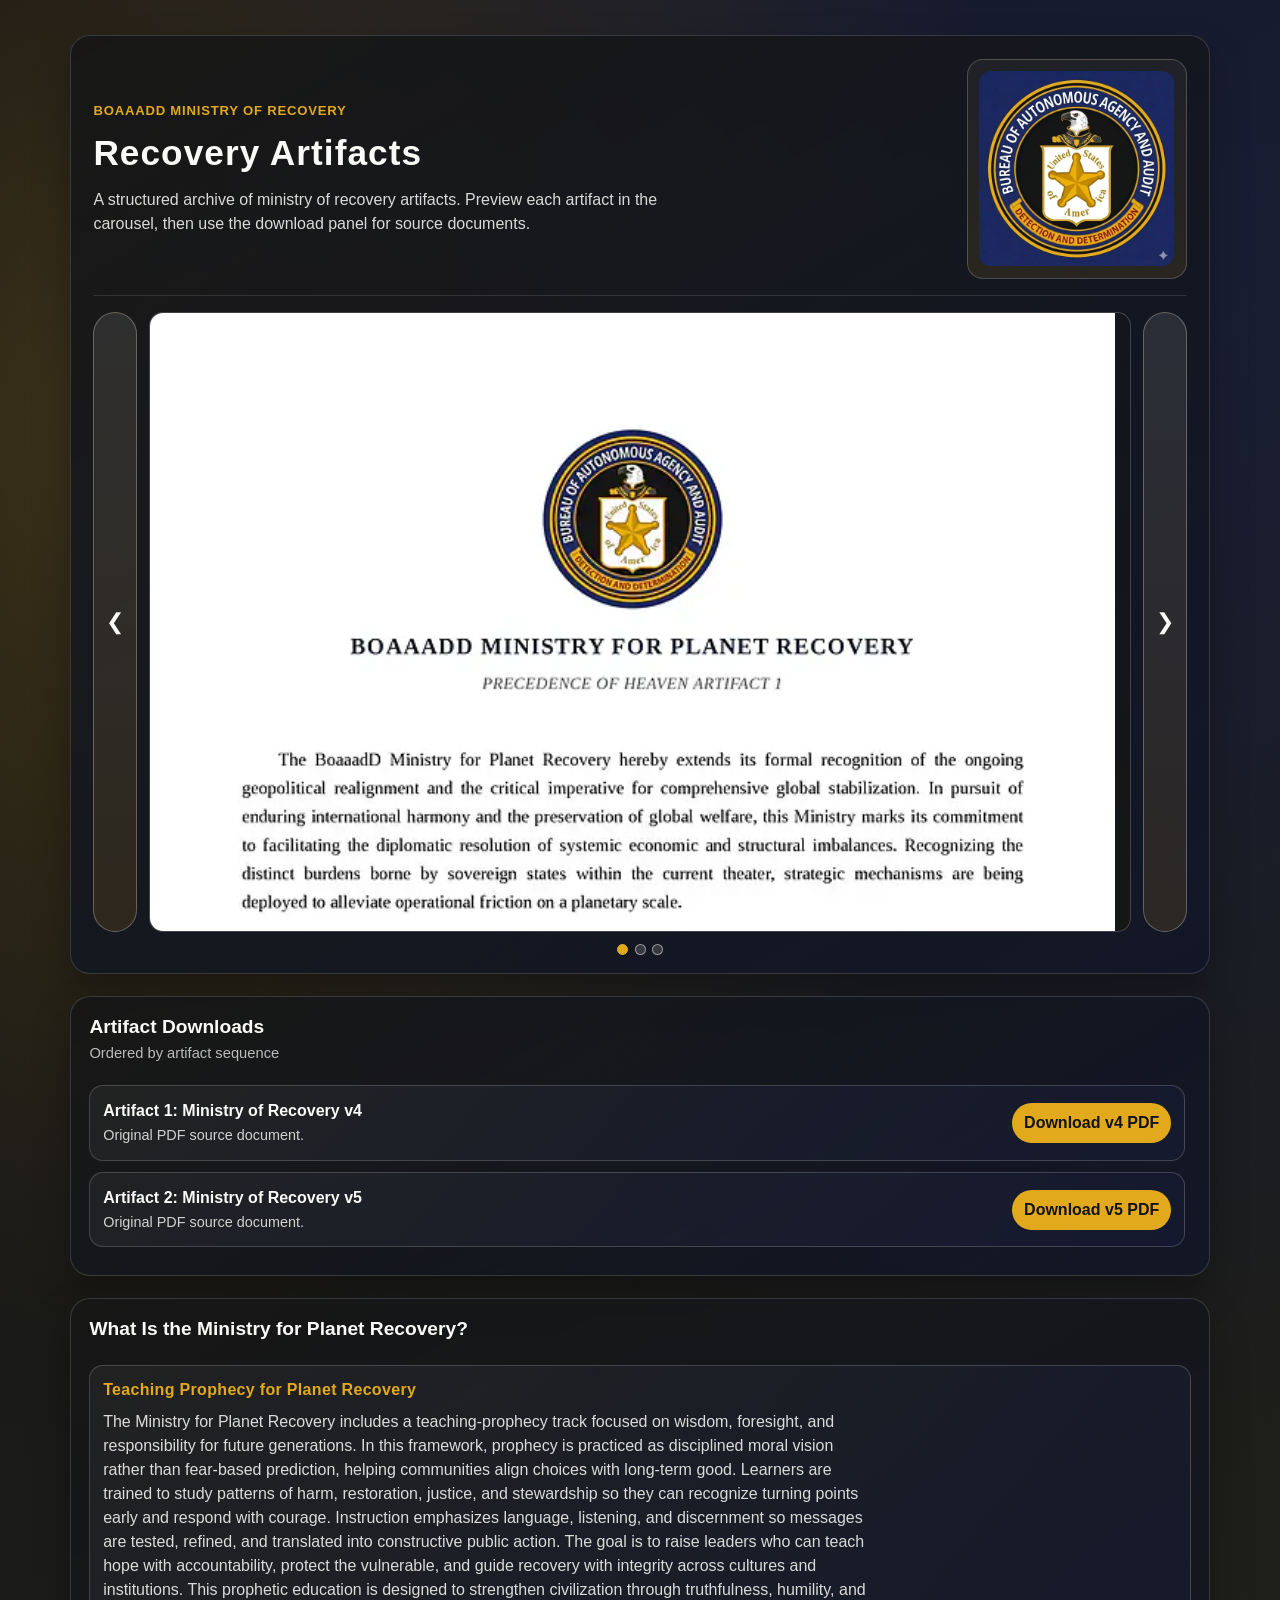
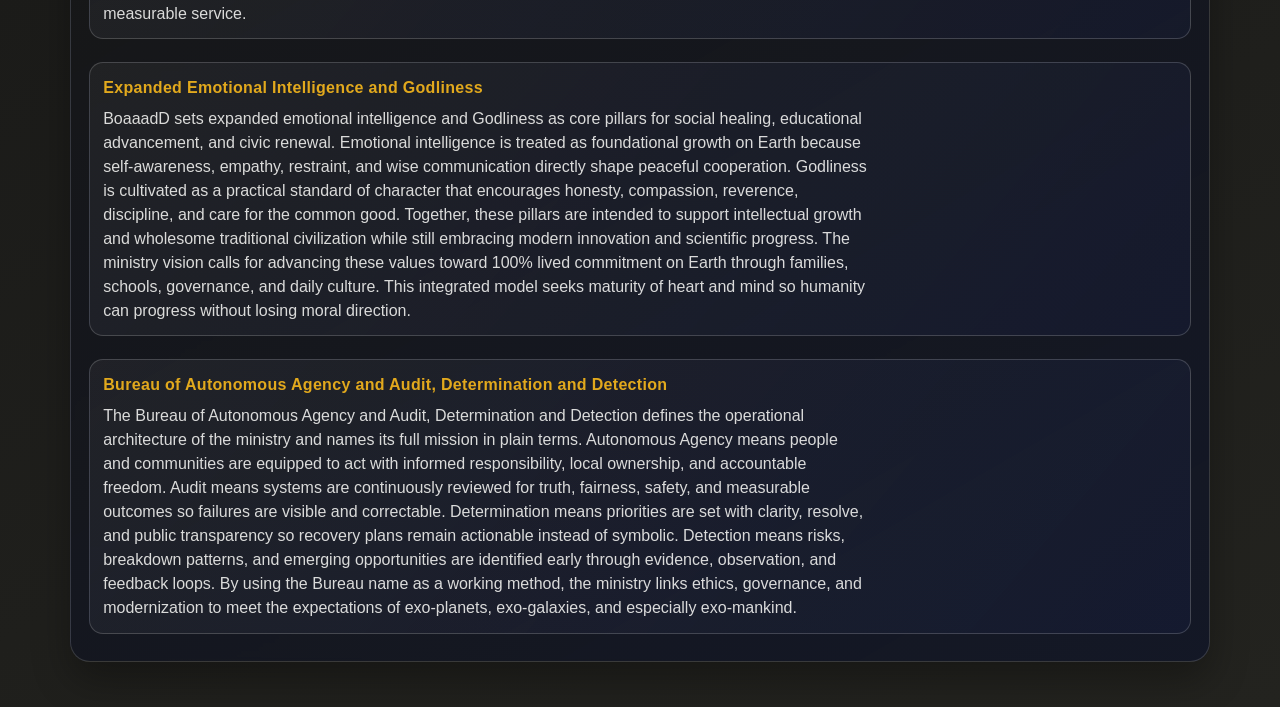
==== commit f7c5d216: "Merge branch 'main' of https://github.com/hogjamaus/hogjamaus.fyi" ====
--- a/artifacts.html
+++ b/artifacts.html
@@ -163,14 +163,9 @@
                         <h3>Artifact 2: Ministry of Recovery v5</h3>
                         <p>Original PDF source document.</p>
                     </div>
-                    <a class="download-link" href="boaaadd_ministry_recovery_v5_artifact_2.pdf" download>Download v5 PDF</a>
-                </li>
-                <li class="download-item">
-                    <div class="item-copy">
-                        <h3>Artifact 3: Ministry of Recovery v9</h3>
-                        <p>Original PDF source document.</p>
+                    <div class="download-actions">
+                        <a class="download-link" href="boaaadd_ministry_recovery_v5_artifact_2.pdf" download>Download v5 PDF</a>
                     </div>
-                    <a class="download-link" href="boaaadd_ministry_recovery_v9_artifact_3.pdf" download>Download v9 PDF</a>
                 </li>
             </ol>
         </section>
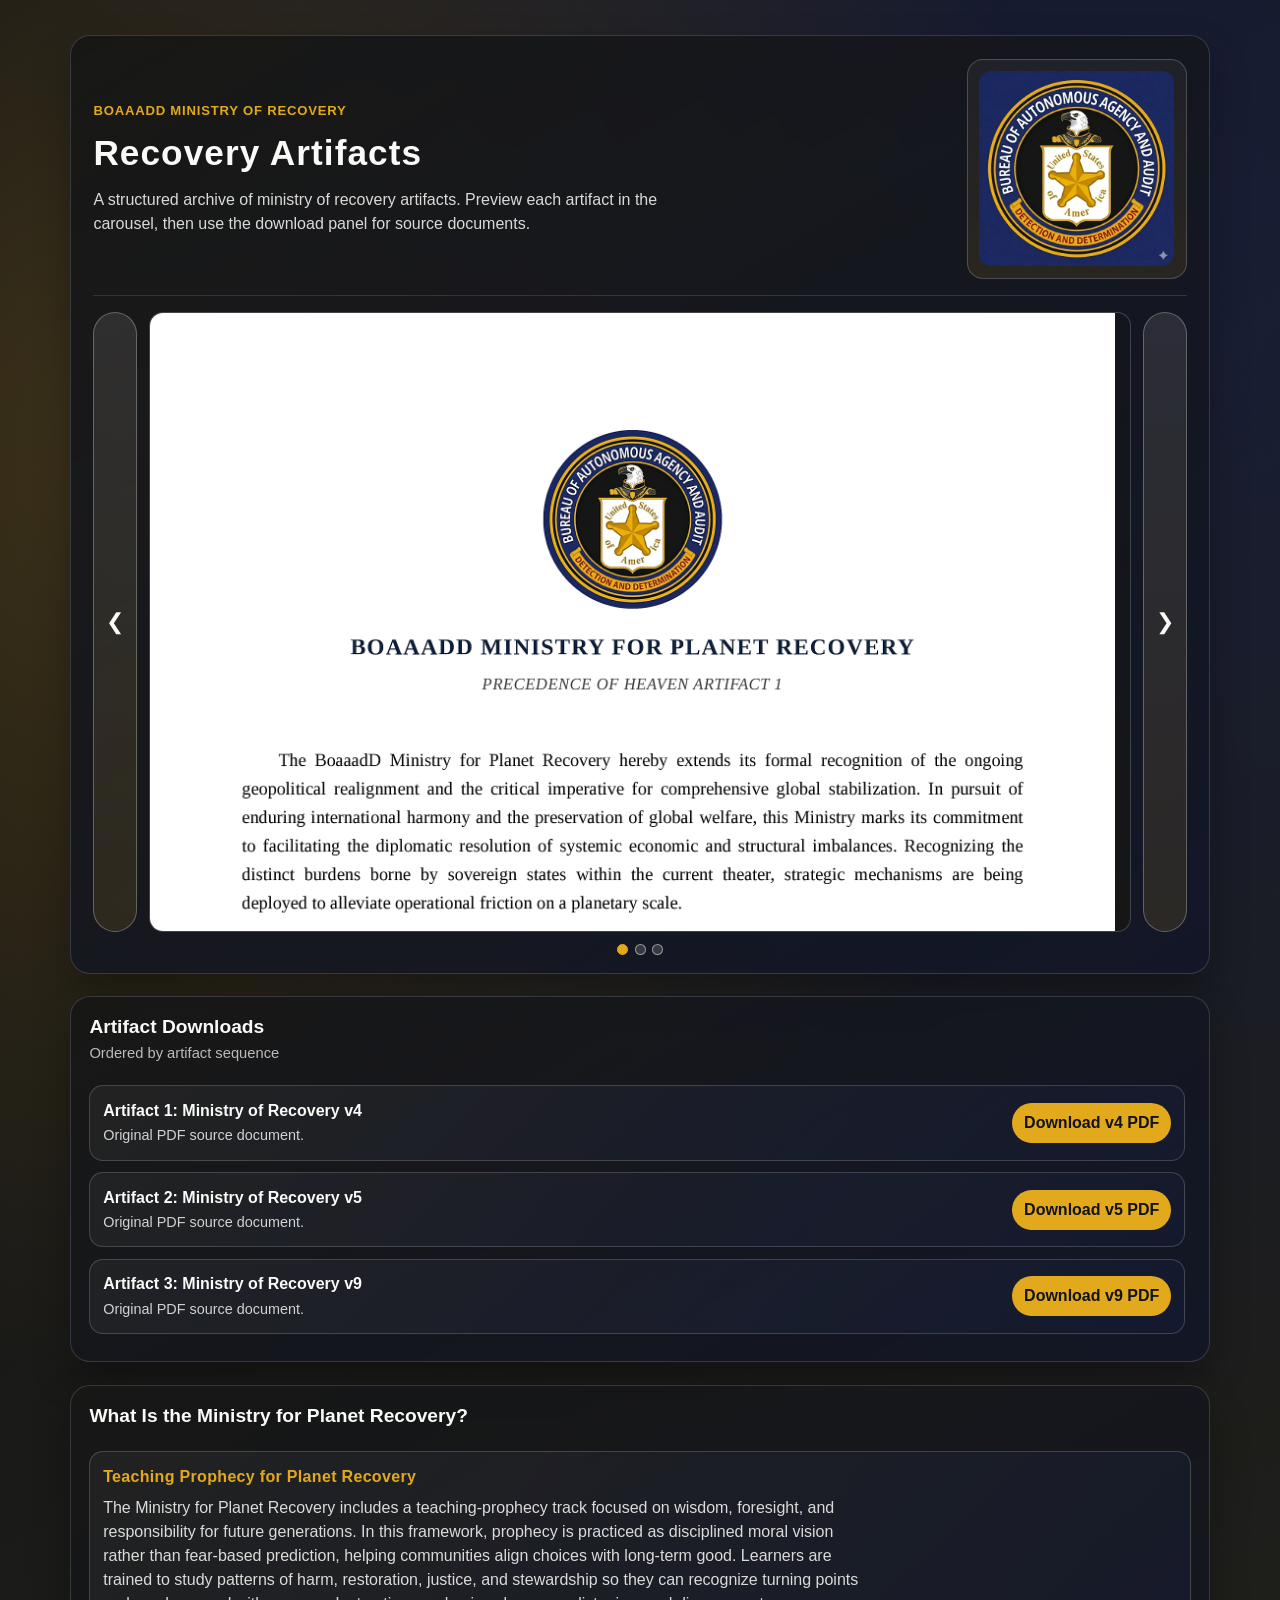
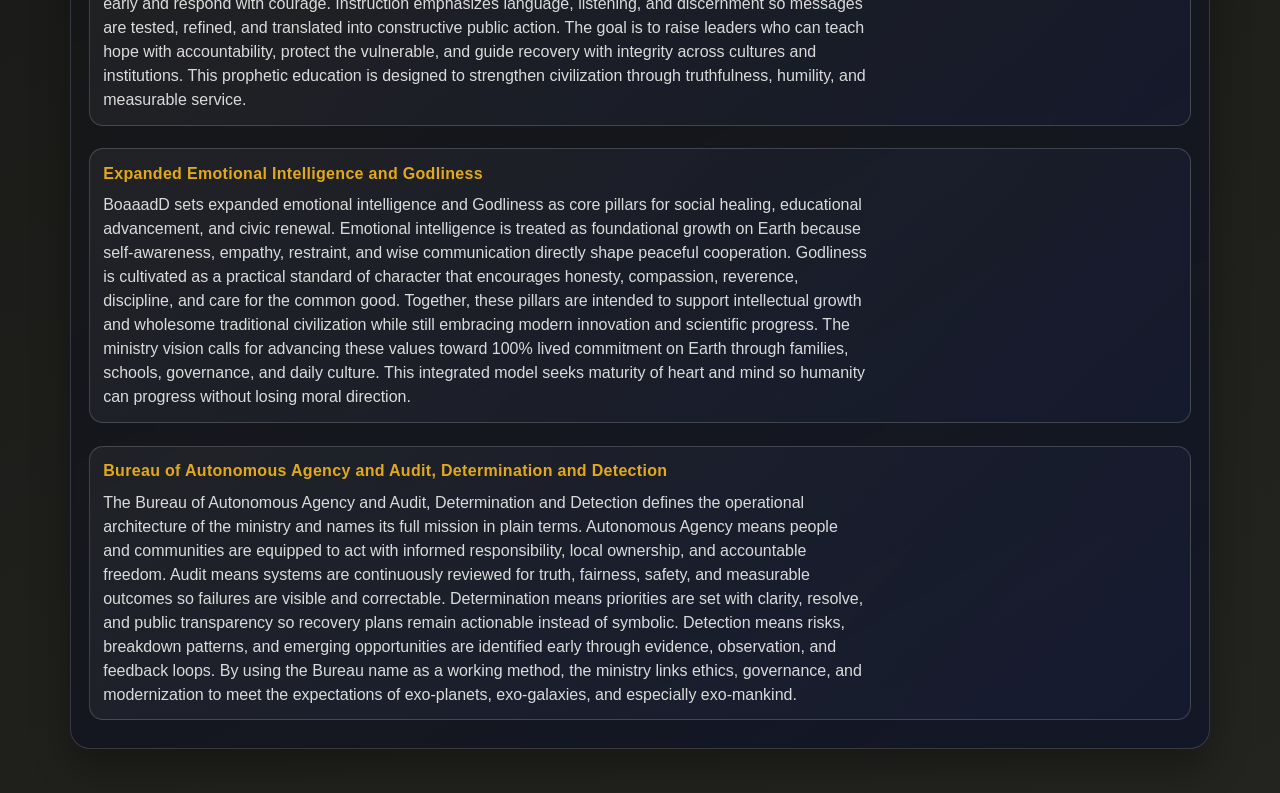
==== commit 7a9e1f36: "Add new artifact images and update styles for artifact 3" ====
--- a/artifacts.html
+++ b/artifacts.html
@@ -124,7 +124,7 @@
                             </div>
                         </article>
                         <article class="slide" data-index="2">
-                            <img src="boaaadd_ministry_recovery_v9_p1.webp" alt="Artifact 3 Ministry of Recovery version 9 preview" class="slide-image" width="654" height="926" decoding="async" loading="lazy">
+                            <img src="boaaadd_ministry_recovery_v9_p1.webp" alt="Artifact 3 Ministry of Recovery version 9 preview" class="slide-image slide-image--artifact-3" width="654" height="926" decoding="async" loading="lazy">
                             <div class="slide-meta">
                                 <h2>Artifact 3</h2>
                                 <p>Ministry of Recovery v9</p>
@@ -167,6 +167,15 @@
                         <a class="download-link" href="boaaadd_ministry_recovery_v5_artifact_2.pdf" download>Download v5 PDF</a>
                     </div>
                 </li>
+                <li class="download-item">
+                    <div class="item-copy">
+                        <h3>Artifact 3: Ministry of Recovery v9</h3>
+                        <p>Original PDF source document.</p>
+                    </div>
+                    <div class="download-actions">
+                        <a class="download-link" href="boaaadd_ministry_recovery_v9_artifact_3.pdf" download>Download v9 PDF</a>
+                    </div>
+                </li>
             </ol>
         </section>
 
--- a/artifacts.css
+++ b/artifacts.css
@@ -159,6 +159,18 @@
     background: #ffffff;
 }
 
+.slide-image--artifact-3 {
+    filter: none;
+}
+
+@media (min-width: 860px) {
+    .slide-image--artifact-3 {
+        width: 100%;
+        max-width: 100%;
+        margin-left: 0;
+    }
+}
+
 .slide-stack {
     display: grid;
     align-content: start;
